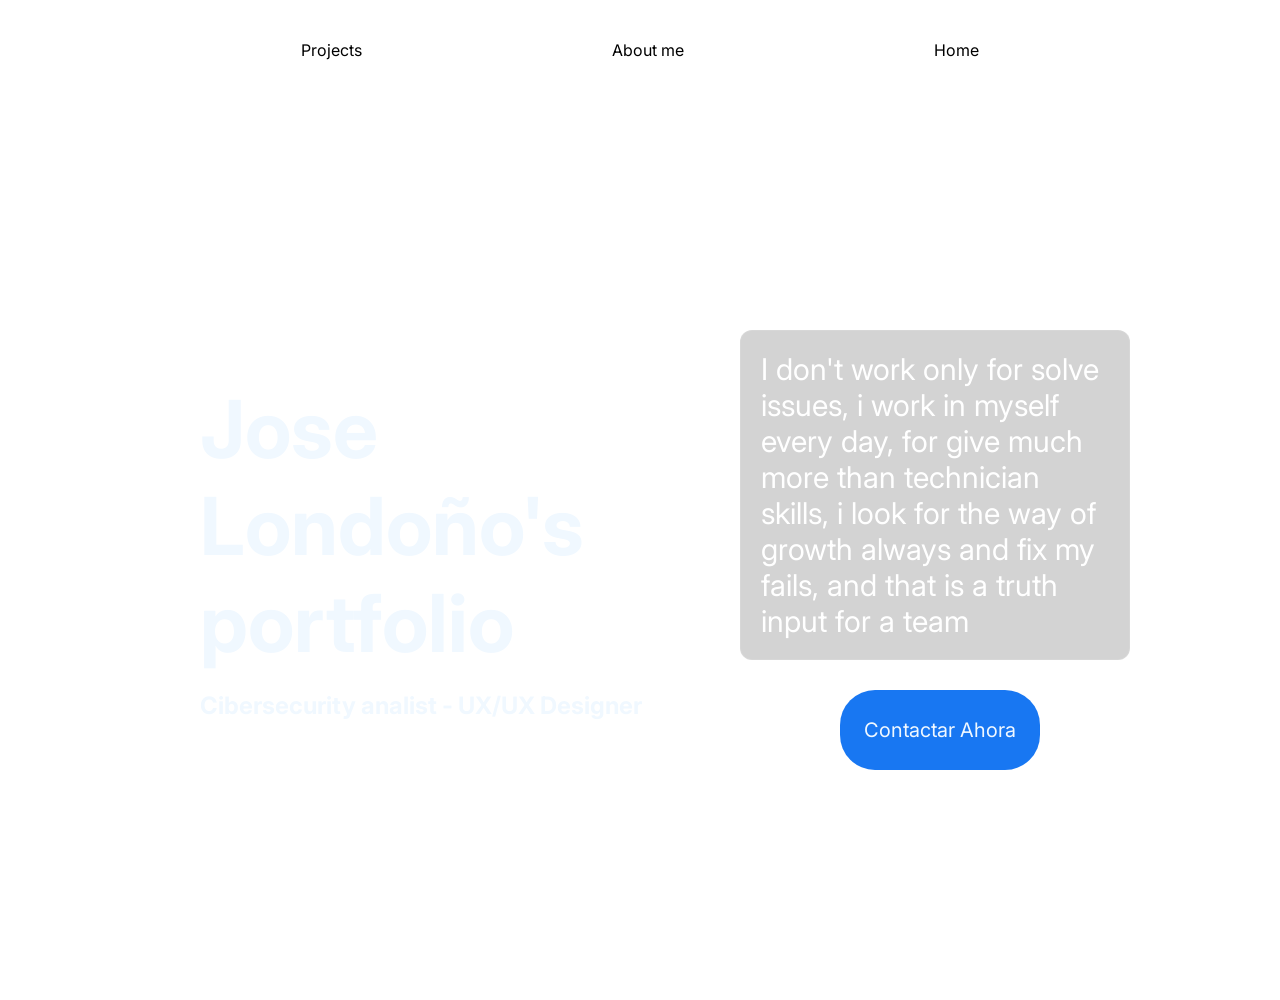
==== index.html @ 9be333ba "feat: Vista de proyectos completada, proyecto conferencias fué despleguado" ====
<!DOCTYPE html>
<html lang="en">
<head>
    <meta charset="UTF-8">
    <meta name="viewport" content="width=device-width, initial-scale=1.0">
    <title>Jose Londoño's portfolio</title>
    <link rel="stylesheet" href="index.css">
    <link rel="preconnect" href="https://fonts.googleapis.com" />
    <link rel="preconnect" href="https://fonts.gstatic.com" crossorigin />

    <link
      href="https://fonts.googleapis.com/css2?family=Inter:wght@400;500;600;700&display=swap"
      rel="stylesheet"
    />    
</head>
<body>
    <div class="head">
        
        <div class="navbar">
            <a href="./presentation.html">Projects</a>
            <a href="">About me</a>
            <a href="">Home</a>
        </div>
    </div>
    <div class="container">
        <div class="lado-1">
            <h1>Jose Londoño's portfolio</h1>
            <h2>Cibersecurity analist - UX/UX Designer</h2>
        </div>
        <div class="lado-2">
            <p>
                I don't work only for solve issues, i work in myself every day, for give much more than technician skills, i look for the way of growth always and fix my fails, and that is a truth input for a team 
            </p>
            <button class="btn-1">Contactar Ahora</button>
        </div>
  
    </div>
    
</body>
</html>
---- index.css ----
*{
    margin: 0;
    padding: 0;
    box-sizing: border-box;
    font-family: 'Inter', sans-serif;
    color: aliceblue;
}
.head{
    width: 100%;
    height: 100px;

}
.navbar a{
    text-decoration: none;
    color: black;
}

.navbar img{
    width: 80px;
    height: 80px;

}
.navbar{
    display: flex;
    justify-content: center;
    align-items: center;
    width: 100%;
    height: 100%;
    gap: 0 250px;
}
.container{
    display: flex;
    justify-content: center;
    align-items: center;
    height: 500px;
    width: 100%;
    background-image: url(https://img.magnific.com/foto-gratis/escritorio-computadora-portatil-taza-cafe-calendario_1112-145.jpg?semt=ais_hybrid&w=740&q=80);
    background-size: cover;
    background-repeat: no-repeat;
    background-position: center;
    background-attachment: fixed;
    height: 100vh;
    margin: 0;

    
}
.lado-1{
    width: 50%;
    height: 90%;
    display: flex;
    justify-content: center;    
    align-items: start;
    flex-direction: column;
    gap: 20px;
    margin: 0 0 0 200px;
}
.lado-2{
    width: 50%;
    height: 90%;
    display: flex;
    justify-content: center;
    align-items: start;
    flex-direction: column;
    gap: 30px; 
    
    
}
h1{
    font-size: 80px;
}
button{
    width: 200px;
    height: 80px;
    background-color: #1877F2;
    font-size: 20px;
    border-radius: 35px;
    border: none;
    align-items: end;
    margin-left: 100px;
}
p{
    font-size: 30px;
    margin-right: 150px;
    background-color: rgba(128, 128, 128, 0.35);
    border: 1px solid rgba(255, 255, 255, 0.10);
    border-radius: 12px;
    padding: 20px;
    color: #ffffff;


}
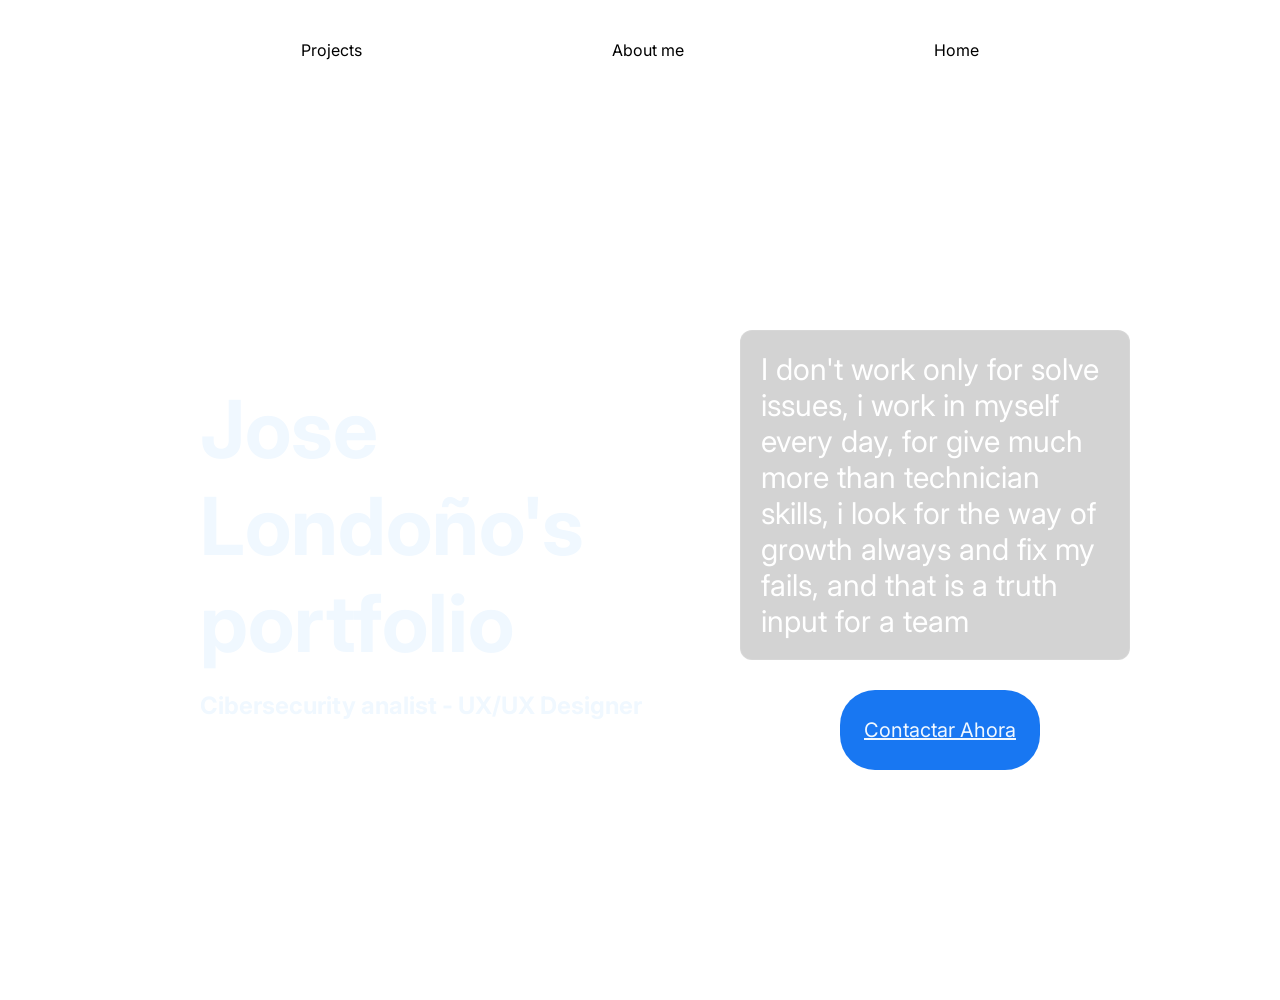
==== commit 773dcb94: "feat: creamos el formulario de contacto, enlazamos y desplegamos la hoja de vida" ====
--- a/index.html
+++ b/index.html
@@ -20,7 +20,7 @@
         
         <div class="navbar">
             <a href="./presentation.html">Projects</a>
-            <a href="">About me</a>
+            <a href="./about.html">About me</a>
             <a href="">Home</a>
         </div>
     </div>
@@ -33,7 +33,7 @@
             <p>
                 I don't work only for solve issues, i work in myself every day, for give much more than technician skills, i look for the way of growth always and fix my fails, and that is a truth input for a team 
             </p>
-            <button class="btn-1">Contactar Ahora</button>
+            <button class="btn-1"><a href="./form.html">Contactar Ahora</a></button>
         </div>
   
     </div>
--- a/index.css
+++ b/index.css
@@ -11,10 +11,17 @@
     height: 100px;
 
 }
+.navbar a:hover{
+    color: #1877F2;
+    border-bottom: 1px #1877F2;
+}
 .navbar a{
     text-decoration: none;
     color: black;
 }
+
+
+
 
 .navbar img{
     width: 80px;
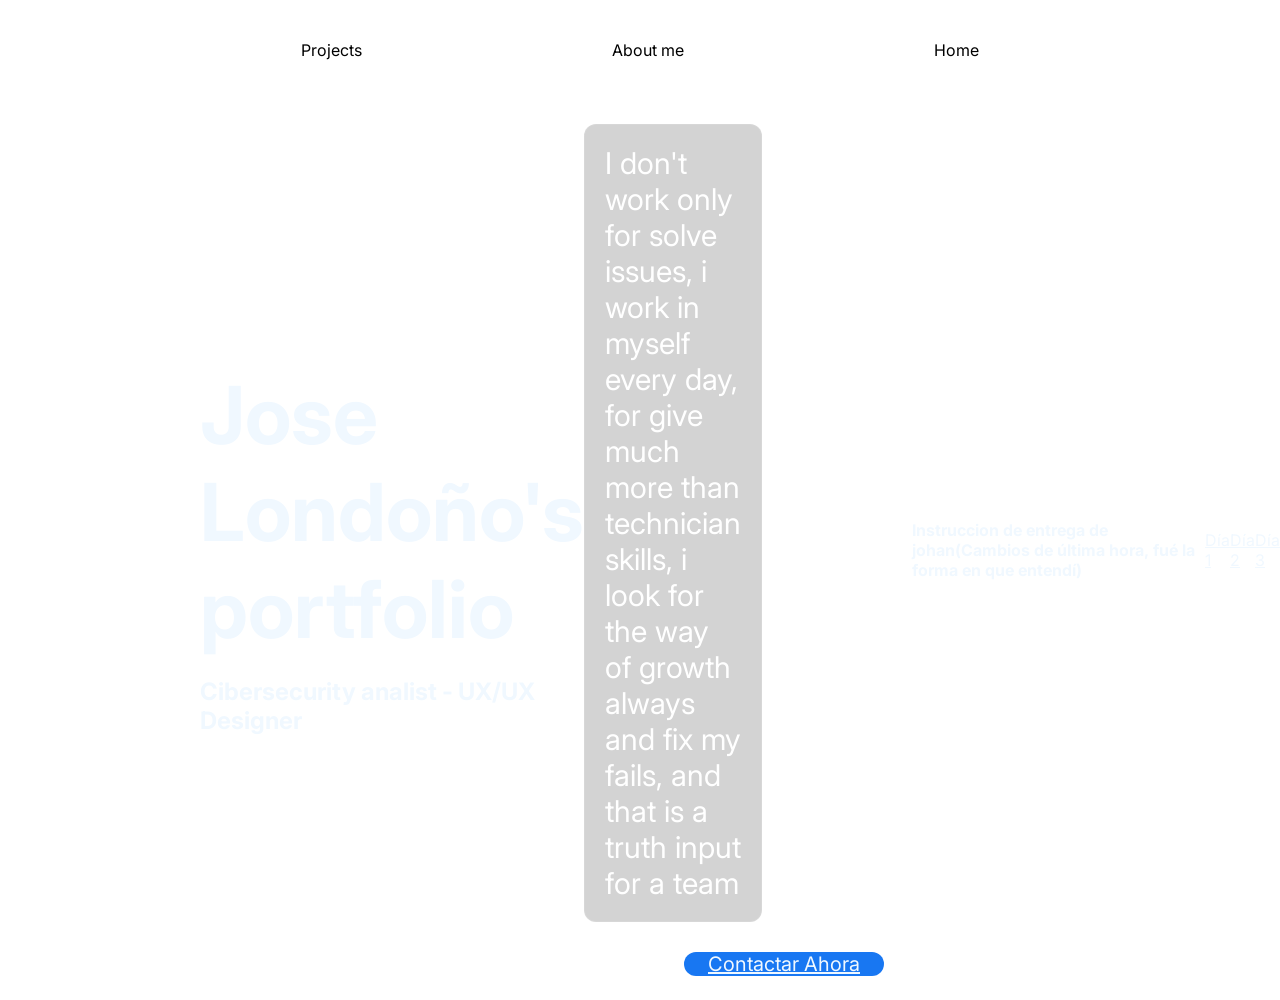
==== commit 893e56fe: "Cambios para entrega" ====
--- a/index.html
+++ b/index.html
@@ -35,8 +35,12 @@
             </p>
             <button class="btn-1"><a href="./form.html">Contactar Ahora</a></button>
         </div>
+            <h4>Instruccion de entrega de johan(Cambios de última hora, fué la forma en que entendí)</h4>
+<a href="https://jose0507-max.github.io/perfil-personal/">Día 1</a>
+<a href="https://jose0507-max.github.io/proyecto-modular/">Día 2</a>
+<a href="https://jose0507-max.github.io/cumbre-tostadora/">Día 3</a>
   
     </div>
-    
+
 </body>
-</html>+</html>
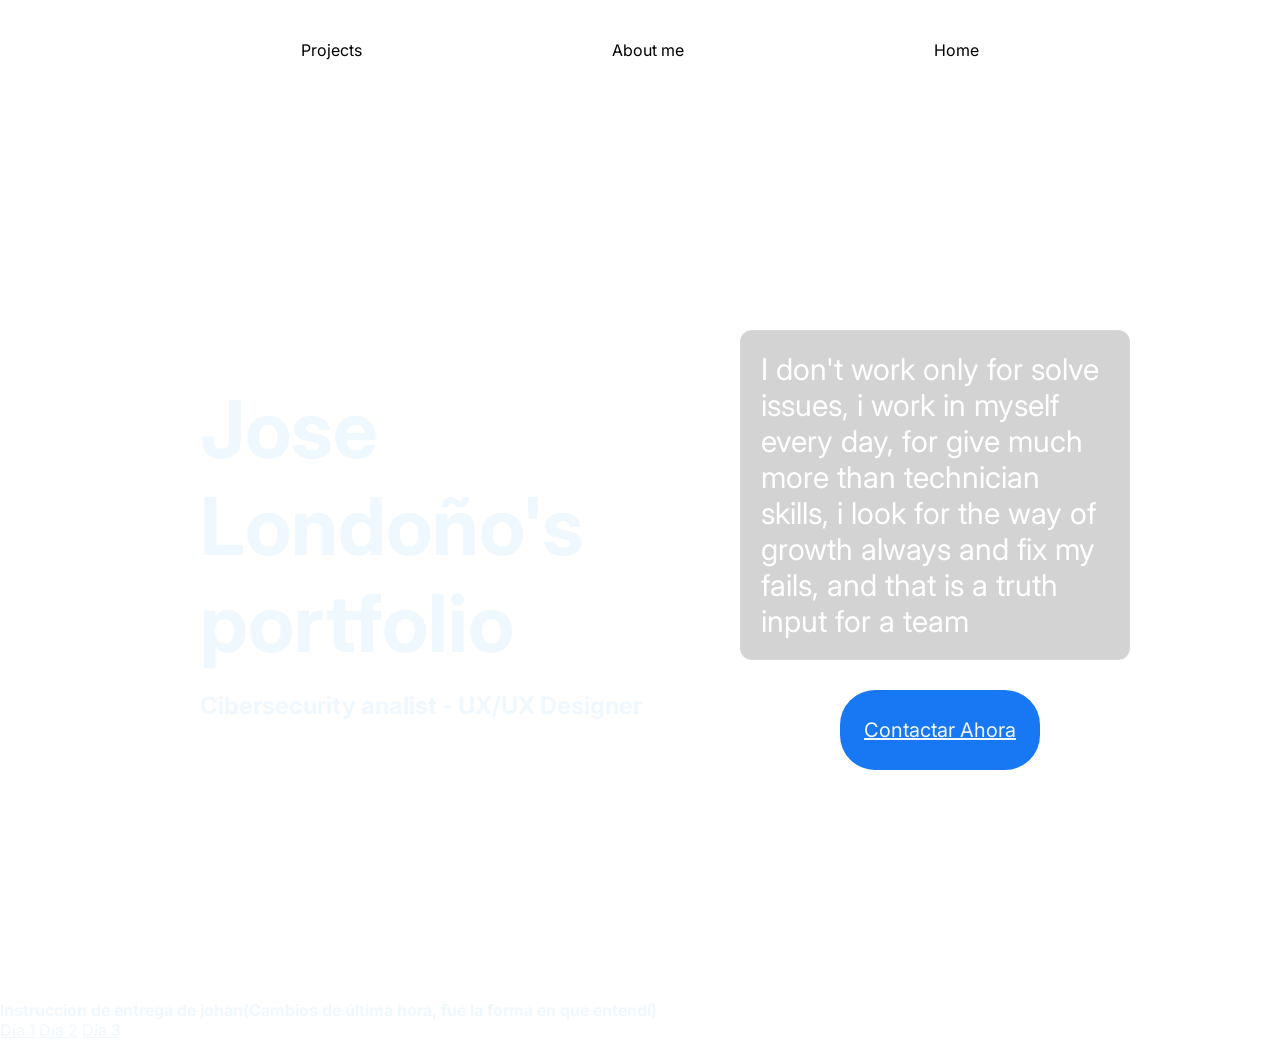
==== commit c8ba5608: "style: orgganizacion de enlaces" ====
--- a/index.html
+++ b/index.html
@@ -35,12 +35,12 @@
             </p>
             <button class="btn-1"><a href="./form.html">Contactar Ahora</a></button>
         </div>
-            <h4>Instruccion de entrega de johan(Cambios de última hora, fué la forma en que entendí)</h4>
+            
+  
+    </div>
+<h4>Instruccion de entrega de johan(Cambios de última hora, fué la forma en que entendí)</h4>
 <a href="https://jose0507-max.github.io/perfil-personal/">Día 1</a>
 <a href="https://jose0507-max.github.io/proyecto-modular/">Día 2</a>
 <a href="https://jose0507-max.github.io/cumbre-tostadora/">Día 3</a>
-  
-    </div>
-
 </body>
 </html>
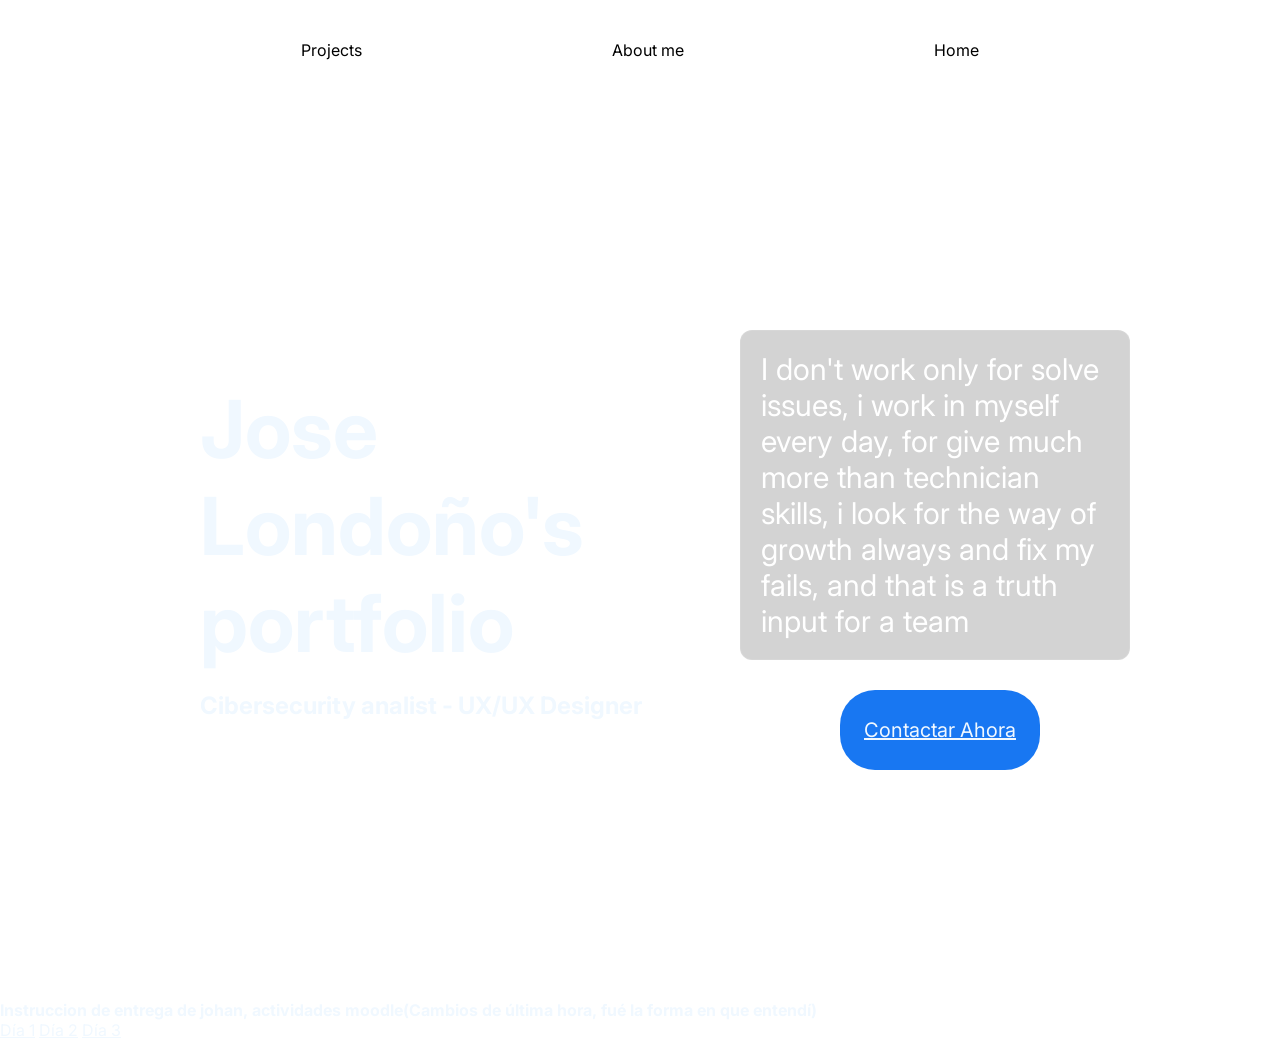
==== commit 0ab79cfd: "Style: ajustes finales de enlaces Updated delivery instruction text in index.html." ====
--- a/index.html
+++ b/index.html
@@ -38,9 +38,10 @@
             
   
     </div>
-<h4>Instruccion de entrega de johan(Cambios de última hora, fué la forma en que entendí)</h4>
+
+</body>
+    <h4>Instruccion de entrega de johan, actividades moodle(Cambios de última hora, fué la forma en que entendí)</h4>
 <a href="https://jose0507-max.github.io/perfil-personal/">Día 1</a>
 <a href="https://jose0507-max.github.io/proyecto-modular/">Día 2</a>
 <a href="https://jose0507-max.github.io/cumbre-tostadora/">Día 3</a>
-</body>
 </html>
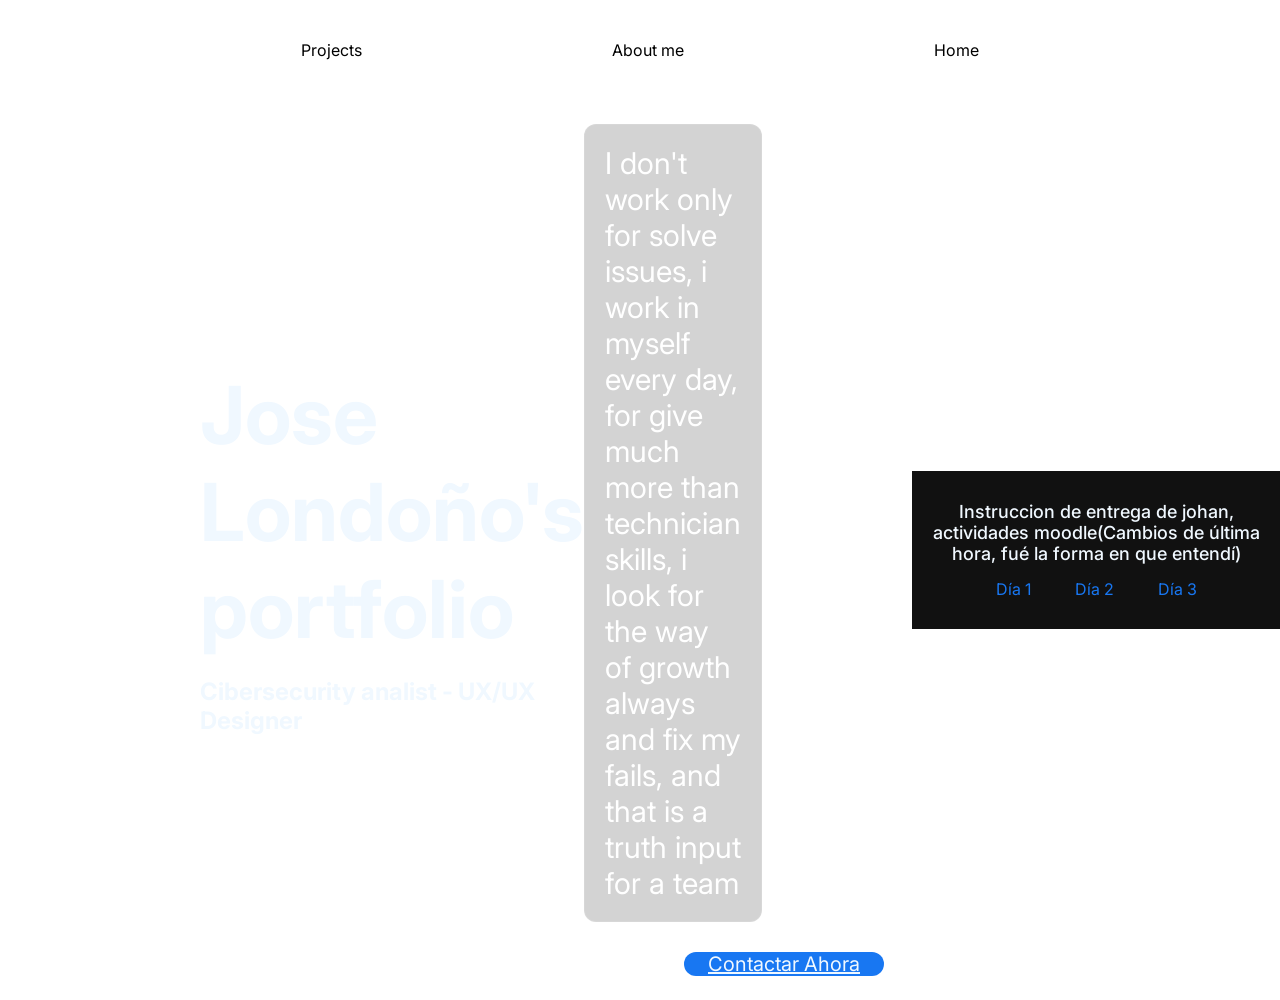
==== commit 23003272: "Style: nuevo arreglo para enlaces que no aoarecian" ====
--- a/index.html
+++ b/index.html
@@ -35,13 +35,15 @@
             </p>
             <button class="btn-1"><a href="./form.html">Contactar Ahora</a></button>
         </div>
-            
+                <footer class="entrega">
+        <h4>Instruccion de entrega de johan, actividades moodle(Cambios de última hora, fué la forma en que entendí)</h4>
+        <a href="https://jose0507-max.github.io/perfil-personal/">Día 1</a>
+        <a href="https://jose0507-max.github.io/proyecto-modular/">Día 2</a>
+        <a href="https://jose0507-max.github.io/cumbre-tostadora/">Día 3</a>
+    </footer>
   
     </div>
 
 </body>
-    <h4>Instruccion de entrega de johan, actividades moodle(Cambios de última hora, fué la forma en que entendí)</h4>
-<a href="https://jose0507-max.github.io/perfil-personal/">Día 1</a>
-<a href="https://jose0507-max.github.io/proyecto-modular/">Día 2</a>
-<a href="https://jose0507-max.github.io/cumbre-tostadora/">Día 3</a>
+
 </html>
--- a/index.css
+++ b/index.css
@@ -19,7 +19,25 @@
     text-decoration: none;
     color: black;
 }
-
+.entrega{
+    width: 100%;
+    padding: 30px 20px;
+    background-color: #111111;
+    text-align: center;
+}
+.entrega h4{
+    font-size: 18px;
+    font-weight: 500;
+    margin-bottom: 15px;
+}
+.entrega a{
+    margin: 0 20px;
+    color: #1877F2;
+    text-decoration: none;
+}
+.entrega a:hover{
+    text-decoration: underline;
+}
 
 
 
